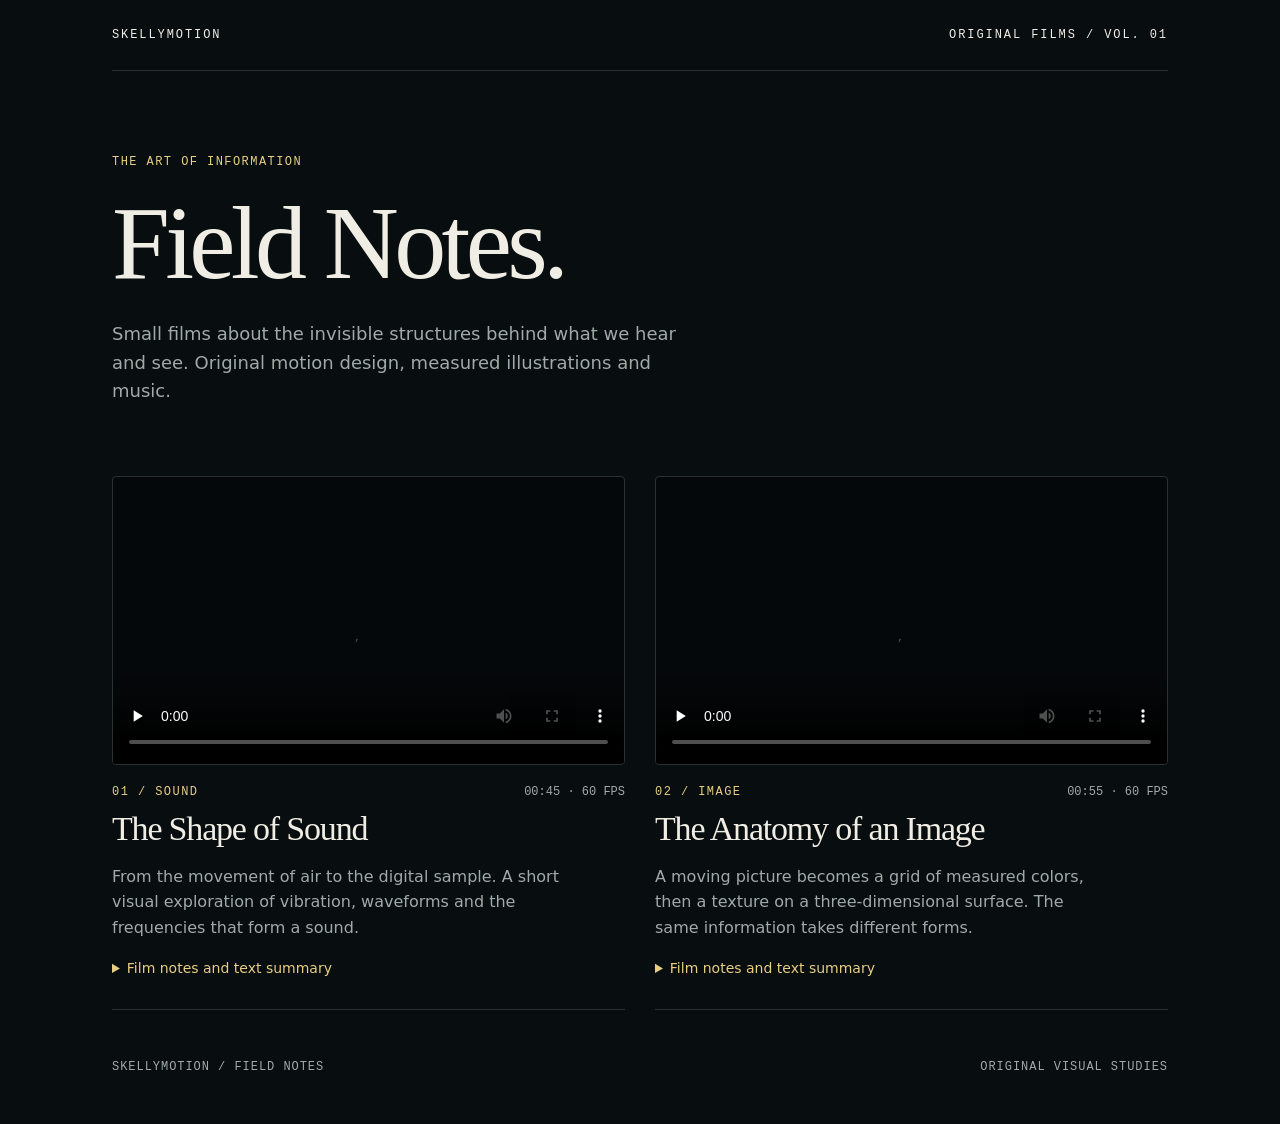
==== field-notes/index.html @ 84054eeb "Add Field Notes screening source, release manifest and guarded package staging" ====
<!doctype html>
<html lang="en"><head><meta charset="utf-8"><meta name="viewport" content="width=device-width,initial-scale=1"><meta name="color-scheme" content="dark"><meta name="description" content="Field Notes — original short films exploring the art of information, by SkellyMotion."><title>Field Notes — SkellyMotion</title><style>
:root{--ink:#f0ede4;--muted:#a0aaa6;--gold:#e8cd83;--line:#29322f;--bg:#080d10}*{box-sizing:border-box}body{margin:0;background:var(--bg);color:var(--ink);font:16px/1.6 system-ui,sans-serif}a{color:var(--gold)}.wrap{max-width:1120px;margin:auto;padding:0 32px}header{display:flex;justify-content:space-between;align-items:center;gap:20px;border-bottom:1px solid var(--line);padding:28px 0;font:12px ui-monospace,monospace;letter-spacing:.16em}header a{text-decoration:none;color:var(--ink)}.intro{padding:76px 0 52px;max-width:780px}.eyebrow,.number{color:var(--gold);font:12px ui-monospace,monospace;letter-spacing:.12em}.intro h1{font:clamp(56px,9vw,104px)/1.03 Georgia,serif;font-weight:400;letter-spacing:-.045em;margin:16px 0 24px}.intro p{max-width:570px;color:var(--muted);font-size:18px}.films{display:grid;grid-template-columns:repeat(2,minmax(0,1fr));gap:30px}article{min-width:0;padding-bottom:30px;border-bottom:1px solid var(--line)}video{width:100%;aspect-ratio:16/9;display:block;background:#05080a;border:1px solid var(--line);border-radius:4px}video:focus-visible,a:focus-visible,summary:focus-visible{outline:2px solid var(--gold);outline-offset:4px}.meta{display:flex;justify-content:space-between;align-items:center;color:var(--muted);font:12px ui-monospace,monospace;margin:20px 0 10px}h2{font:34px/1.15 Georgia,serif;letter-spacing:-.035em;font-weight:400;margin:0 0 14px}article p{color:var(--muted);max-width:44ch}details{color:var(--muted);font-size:14px}summary{cursor:pointer;color:var(--gold)}footer{padding:50px 0;display:flex;justify-content:space-between;gap:20px;color:var(--muted);font:12px ui-monospace,monospace;letter-spacing:.08em}@media(max-width:700px){.wrap{padding:0 20px}.intro{padding:48px 0 32px}.films{grid-template-columns:1fr;gap:40px}header{font-size:10px}h2{font-size:30px}footer{flex-wrap:wrap}}
</style></head><body><div class="wrap"><header><a href="#top">SKELLYMOTION</a><span>ORIGINAL FILMS / VOL. 01</span></header><main id="top"><section class="intro" aria-labelledby="page-title"><span class="eyebrow">THE ART OF INFORMATION</span><h1 id="page-title">Field Notes.</h1><p>Small films about the invisible structures behind what we hear and see. Original motion design, measured illustrations and music.</p></section><section class="films" aria-label="Films"><article><video controls playsinline preload="none" poster="media/the-shape-of-sound.jpg" aria-label="Play The Shape of Sound"><source src="media/the-shape-of-sound.mp4" type="video/mp4">Your browser does not support video.</video><div class="meta"><span class="number">01 / SOUND</span><span>00:45 · 60 FPS</span></div><h2>The Shape of Sound</h2><p>From the movement of air to the digital sample. A short visual exploration of vibration, waveforms and the frequencies that form a sound.</p><details><summary>Film notes and text summary</summary><p>Air particles vibrate around their resting positions. Pressure over time forms a waveform. A measured synthetic signal contains components at 440, 880 and 1320 Hz with normalized magnitudes 1, 0.5 and 0.25. A digital recording stores measurements at discrete moments. Music-led, without narration.</p></details></article><article><video controls playsinline preload="none" poster="media/the-anatomy-of-an-image.jpg" aria-label="Play The Anatomy of an Image"><source src="media/the-anatomy-of-an-image.mp4" type="video/mp4">Your browser does not support video.</video><div class="meta"><span class="number">02 / IMAGE</span><span>00:55 · 60 FPS</span></div><h2>The Anatomy of an Image</h2><p>A moving picture becomes a grid of measured colors, then a texture on a three-dimensional surface. The same information takes different forms.</p><details><summary>Film notes and text summary</summary><p>Moving pictures are sequences of frames. The genuine example capture contains 1440 × 900 pixels. A computed report measures its dimensions and RGB values. Averaged source colors become a texture, which wraps around changing geometry. Music-led, without narration.</p></details></article></section></main><footer><span>SKELLYMOTION / FIELD NOTES</span><span>ORIGINAL VISUAL STUDIES</span></footer></div><script>const videos=[...document.querySelectorAll('video')];for(const v of videos)v.addEventListener('play',()=>videos.filter(x=>x!==v).forEach(x=>x.pause()));</script></body></html>
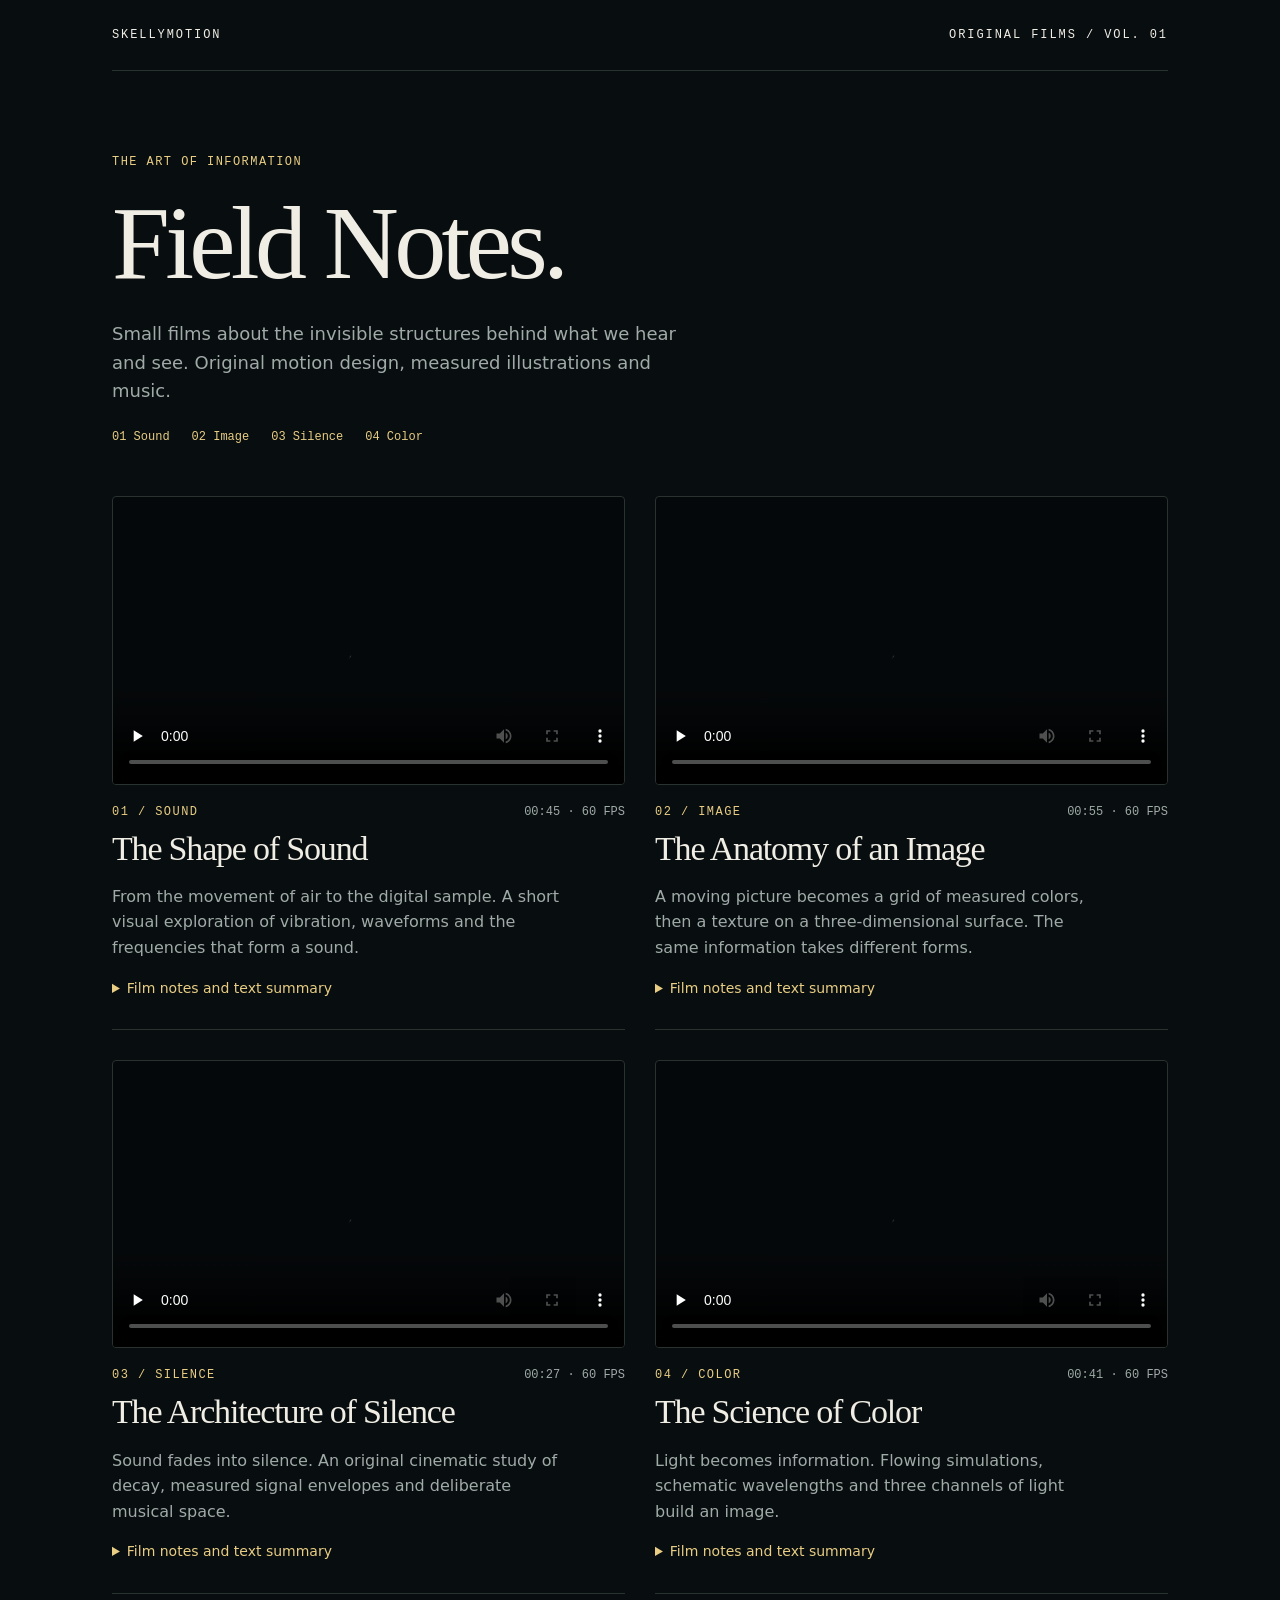
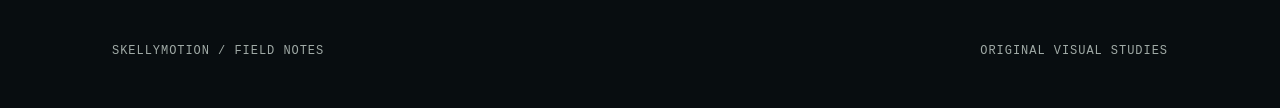
==== commit c3244f14: "Publish four-film screening source and stage isolated Windows candidate verification" ====
--- a/field-notes/index.html
+++ b/field-notes/index.html
@@ -1,4 +1,4 @@
 <!doctype html>
 <html lang="en"><head><meta charset="utf-8"><meta name="viewport" content="width=device-width,initial-scale=1"><meta name="color-scheme" content="dark"><meta name="description" content="Field Notes — original short films exploring the art of information, by SkellyMotion."><title>Field Notes — SkellyMotion</title><style>
-:root{--ink:#f0ede4;--muted:#a0aaa6;--gold:#e8cd83;--line:#29322f;--bg:#080d10}*{box-sizing:border-box}body{margin:0;background:var(--bg);color:var(--ink);font:16px/1.6 system-ui,sans-serif}a{color:var(--gold)}.wrap{max-width:1120px;margin:auto;padding:0 32px}header{display:flex;justify-content:space-between;align-items:center;gap:20px;border-bottom:1px solid var(--line);padding:28px 0;font:12px ui-monospace,monospace;letter-spacing:.16em}header a{text-decoration:none;color:var(--ink)}.intro{padding:76px 0 52px;max-width:780px}.eyebrow,.number{color:var(--gold);font:12px ui-monospace,monospace;letter-spacing:.12em}.intro h1{font:clamp(56px,9vw,104px)/1.03 Georgia,serif;font-weight:400;letter-spacing:-.045em;margin:16px 0 24px}.intro p{max-width:570px;color:var(--muted);font-size:18px}.films{display:grid;grid-template-columns:repeat(2,minmax(0,1fr));gap:30px}article{min-width:0;padding-bottom:30px;border-bottom:1px solid var(--line)}video{width:100%;aspect-ratio:16/9;display:block;background:#05080a;border:1px solid var(--line);border-radius:4px}video:focus-visible,a:focus-visible,summary:focus-visible{outline:2px solid var(--gold);outline-offset:4px}.meta{display:flex;justify-content:space-between;align-items:center;color:var(--muted);font:12px ui-monospace,monospace;margin:20px 0 10px}h2{font:34px/1.15 Georgia,serif;letter-spacing:-.035em;font-weight:400;margin:0 0 14px}article p{color:var(--muted);max-width:44ch}details{color:var(--muted);font-size:14px}summary{cursor:pointer;color:var(--gold)}footer{padding:50px 0;display:flex;justify-content:space-between;gap:20px;color:var(--muted);font:12px ui-monospace,monospace;letter-spacing:.08em}@media(max-width:700px){.wrap{padding:0 20px}.intro{padding:48px 0 32px}.films{grid-template-columns:1fr;gap:40px}header{font-size:10px}h2{font-size:30px}footer{flex-wrap:wrap}}
-</style></head><body><div class="wrap"><header><a href="#top">SKELLYMOTION</a><span>ORIGINAL FILMS / VOL. 01</span></header><main id="top"><section class="intro" aria-labelledby="page-title"><span class="eyebrow">THE ART OF INFORMATION</span><h1 id="page-title">Field Notes.</h1><p>Small films about the invisible structures behind what we hear and see. Original motion design, measured illustrations and music.</p></section><section class="films" aria-label="Films"><article><video controls playsinline preload="none" poster="media/the-shape-of-sound.jpg" aria-label="Play The Shape of Sound"><source src="media/the-shape-of-sound.mp4" type="video/mp4">Your browser does not support video.</video><div class="meta"><span class="number">01 / SOUND</span><span>00:45 · 60 FPS</span></div><h2>The Shape of Sound</h2><p>From the movement of air to the digital sample. A short visual exploration of vibration, waveforms and the frequencies that form a sound.</p><details><summary>Film notes and text summary</summary><p>Air particles vibrate around their resting positions. Pressure over time forms a waveform. A measured synthetic signal contains components at 440, 880 and 1320 Hz with normalized magnitudes 1, 0.5 and 0.25. A digital recording stores measurements at discrete moments. Music-led, without narration.</p></details></article><article><video controls playsinline preload="none" poster="media/the-anatomy-of-an-image.jpg" aria-label="Play The Anatomy of an Image"><source src="media/the-anatomy-of-an-image.mp4" type="video/mp4">Your browser does not support video.</video><div class="meta"><span class="number">02 / IMAGE</span><span>00:55 · 60 FPS</span></div><h2>The Anatomy of an Image</h2><p>A moving picture becomes a grid of measured colors, then a texture on a three-dimensional surface. The same information takes different forms.</p><details><summary>Film notes and text summary</summary><p>Moving pictures are sequences of frames. The genuine example capture contains 1440 × 900 pixels. A computed report measures its dimensions and RGB values. Averaged source colors become a texture, which wraps around changing geometry. Music-led, without narration.</p></details></article></section></main><footer><span>SKELLYMOTION / FIELD NOTES</span><span>ORIGINAL VISUAL STUDIES</span></footer></div><script>const videos=[...document.querySelectorAll('video')];for(const v of videos)v.addEventListener('play',()=>videos.filter(x=>x!==v).forEach(x=>x.pause()));</script></body></html>
+:root{--ink:#f0ede4;--muted:#a0aaa6;--gold:#e8cd83;--line:#29322f;--bg:#080d10}*{box-sizing:border-box}body{margin:0;background:var(--bg);color:var(--ink);font:16px/1.6 system-ui,sans-serif}a{color:var(--gold)}.wrap{max-width:1120px;margin:auto;padding:0 32px}header{display:flex;justify-content:space-between;align-items:center;gap:20px;border-bottom:1px solid var(--line);padding:28px 0;font:12px ui-monospace,monospace;letter-spacing:.16em}header a{text-decoration:none;color:var(--ink)}.intro{padding:76px 0 52px;max-width:780px}.eyebrow,.number{color:var(--gold);font:12px ui-monospace,monospace;letter-spacing:.12em}.intro h1{font:clamp(56px,9vw,104px)/1.03 Georgia,serif;font-weight:400;letter-spacing:-.045em;margin:16px 0 24px}.intro p{max-width:570px;color:var(--muted);font-size:18px}.episodes{display:flex;flex-wrap:wrap;gap:10px 22px;margin-top:24px}.episodes a{text-decoration:none;font:12px ui-monospace,monospace;color:var(--gold)}.episodes a:hover{text-decoration:underline}article{scroll-margin-top:24px}.films{display:grid;grid-template-columns:repeat(2,minmax(0,1fr));gap:30px}article{min-width:0;padding-bottom:30px;border-bottom:1px solid var(--line)}video{width:100%;aspect-ratio:16/9;display:block;background:#05080a;border:1px solid var(--line);border-radius:4px}video:focus-visible,a:focus-visible,summary:focus-visible{outline:2px solid var(--gold);outline-offset:4px}.meta{display:flex;justify-content:space-between;align-items:center;color:var(--muted);font:12px ui-monospace,monospace;margin:20px 0 10px}h2{font:34px/1.15 Georgia,serif;letter-spacing:-.035em;font-weight:400;margin:0 0 14px}article p{color:var(--muted);max-width:44ch}details{color:var(--muted);font-size:14px}summary{cursor:pointer;color:var(--gold)}footer{padding:50px 0;display:flex;justify-content:space-between;gap:20px;color:var(--muted);font:12px ui-monospace,monospace;letter-spacing:.08em}@media(max-width:700px){.wrap{padding:0 20px}.intro{padding:48px 0 32px}.films{grid-template-columns:1fr;gap:40px}header{font-size:10px}h2{font-size:30px}footer{flex-wrap:wrap}}
+</style></head><body><div class="wrap"><header><a href="#top">SKELLYMOTION</a><span>ORIGINAL FILMS / VOL. 01</span></header><main id="top"><section class="intro" aria-labelledby="page-title"><span class="eyebrow">THE ART OF INFORMATION</span><h1 id="page-title">Field Notes.</h1><p>Small films about the invisible structures behind what we hear and see. Original motion design, measured illustrations and music.</p><nav class="episodes" aria-label="Jump to film"><a href="#sound">01 Sound</a><a href="#image">02 Image</a><a href="#silence">03 Silence</a><a href="#color">04 Color</a></nav></section><section class="films" aria-label="Films"><article id="sound"><video controls playsinline preload="none" poster="media/the-shape-of-sound.jpg" aria-label="Play The Shape of Sound"><source src="media/the-shape-of-sound.mp4" type="video/mp4">Your browser does not support video.</video><div class="meta"><span class="number">01 / SOUND</span><span>00:45 · 60 FPS</span></div><h2>The Shape of Sound</h2><p>From the movement of air to the digital sample. A short visual exploration of vibration, waveforms and the frequencies that form a sound.</p><details><summary>Film notes and text summary</summary><p>Air particles vibrate around their resting positions. Pressure over time forms a waveform. A measured synthetic signal contains components at 440, 880 and 1320 Hz with normalized magnitudes 1, 0.5 and 0.25. A digital recording stores measurements at discrete moments. Music-led, without narration.</p></details></article><article id="image"><video controls playsinline preload="none" poster="media/the-anatomy-of-an-image.jpg" aria-label="Play The Anatomy of an Image"><source src="media/the-anatomy-of-an-image.mp4" type="video/mp4">Your browser does not support video.</video><div class="meta"><span class="number">02 / IMAGE</span><span>00:55 · 60 FPS</span></div><h2>The Anatomy of an Image</h2><p>A moving picture becomes a grid of measured colors, then a texture on a three-dimensional surface. The same information takes different forms.</p><details><summary>Film notes and text summary</summary><p>Moving pictures are sequences of frames. The genuine example capture contains 1440 × 900 pixels. A computed report measures its dimensions and RGB values. Averaged source colors become a texture, which wraps around changing geometry. Music-led, without narration.</p></details></article><article id="silence"><video controls playsinline preload="none" poster="media/the-architecture-of-silence.jpg" aria-label="Play The Architecture of Silence"><source src="media/the-architecture-of-silence.mp4" type="video/mp4">Your browser does not support video.</video><div class="meta"><span class="number">03 / SILENCE</span><span>00:27 · 60 FPS</span></div><h2>The Architecture of Silence</h2><p>Sound fades into silence. An original cinematic study of decay, measured signal envelopes and deliberate musical space.</p><details><summary>Film notes and text summary</summary><p>A synthetic 440 Hz floating-point tone is measured in 50 ms RMS windows. Its designed decay is 60 dB per second. This is a synthetic example, not a measurement of a room. A real silent interval is present in the final soundtrack. In digital silence, every PCM sample is zero. Music-led, without narration.</p></details></article><article id="color"><video controls playsinline preload="none" poster="media/the-science-of-color.jpg" aria-label="Play The Science of Color"><source src="media/the-science-of-color.mp4" type="video/mp4">Your browser does not support video.</video><div class="meta"><span class="number">04 / COLOR</span><span>00:41 · 60 FPS</span></div><h2>The Science of Color</h2><p>Light becomes information. Flowing simulations, schematic wavelengths and three channels of light build an image.</p><details><summary>Film notes and text summary</summary><p>Three example wavelengths are 420, 550 and 680 nm. Their display colors are illustrative. In an ideal additive RGB model, full-intensity red, green and blue combine to white. The animated dye is a stylized numerical flow, not a physical optical experiment. Music-led, without narration.</p></details></article></section></main><footer><span>SKELLYMOTION / FIELD NOTES</span><span>ORIGINAL VISUAL STUDIES</span></footer></div><script>const videos=[...document.querySelectorAll('video')];for(const v of videos)v.addEventListener('play',()=>videos.filter(x=>x!==v).forEach(x=>x.pause()));</script></body></html>
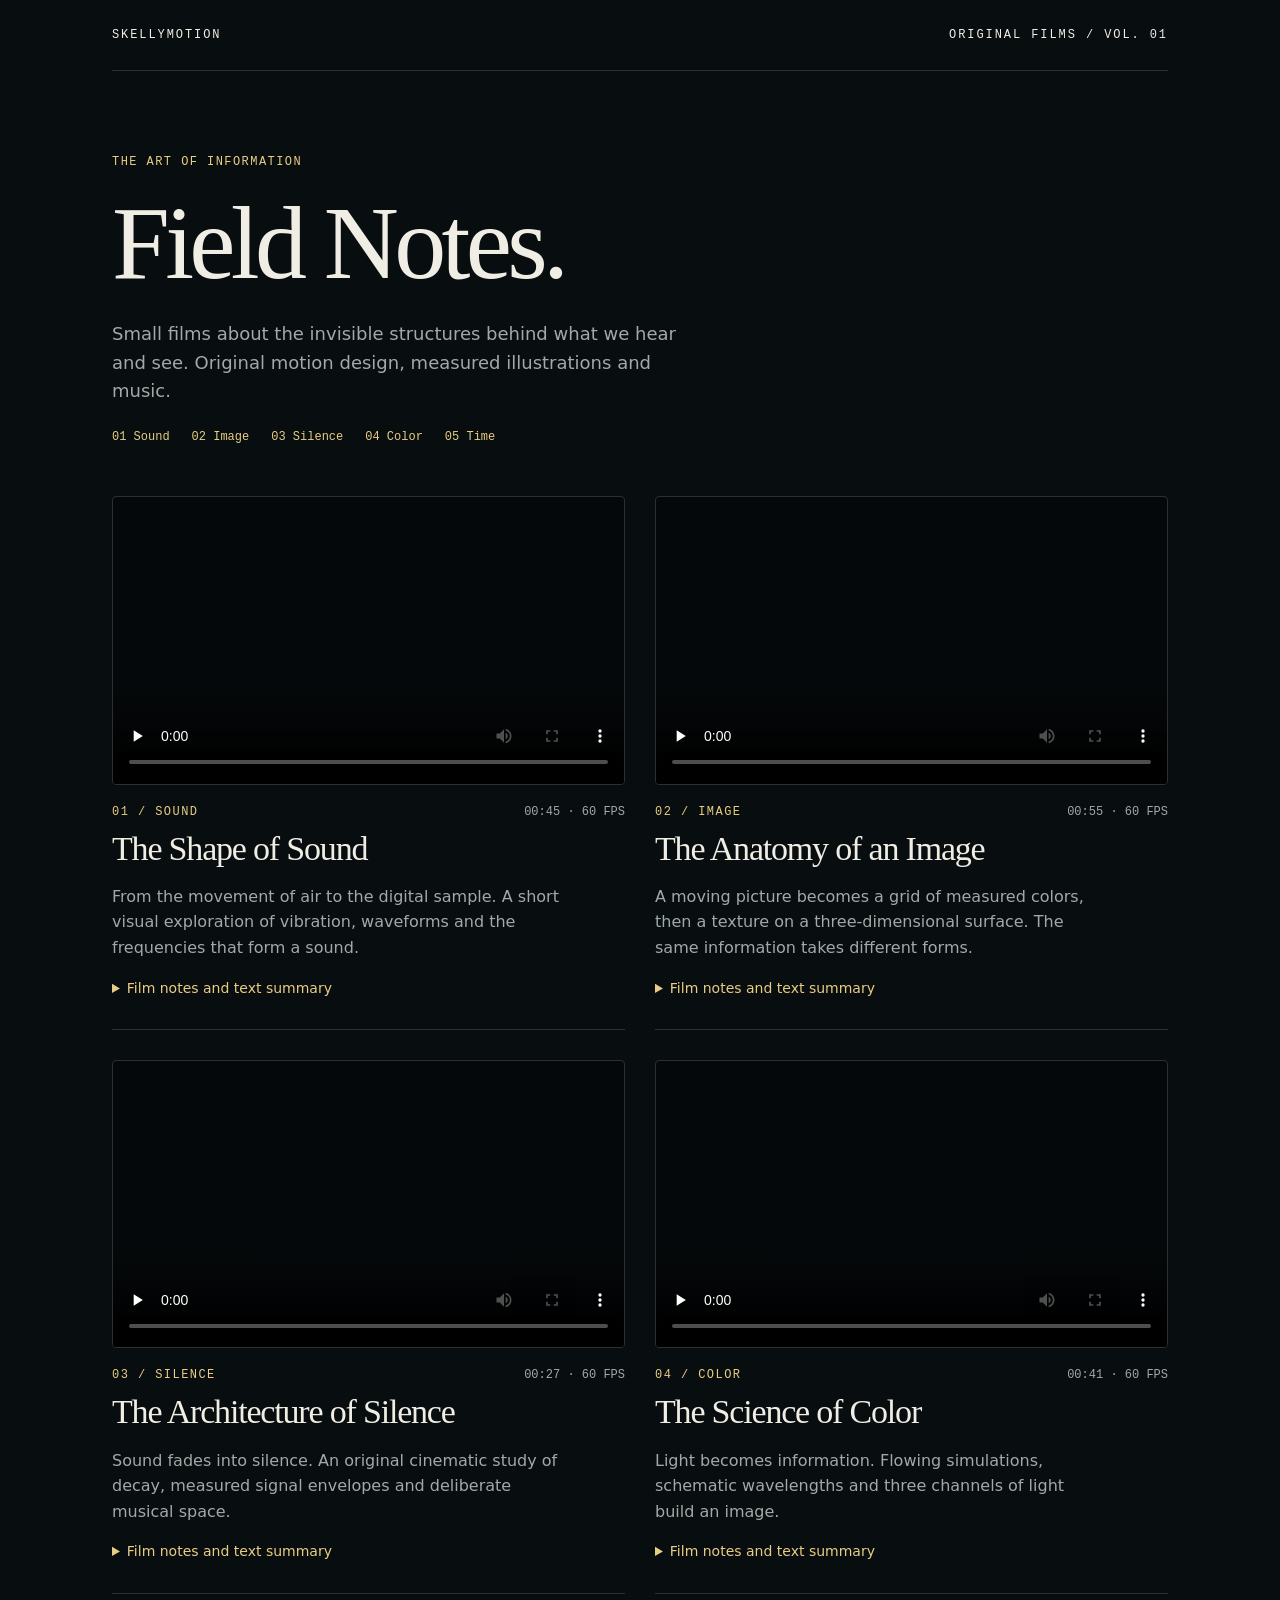
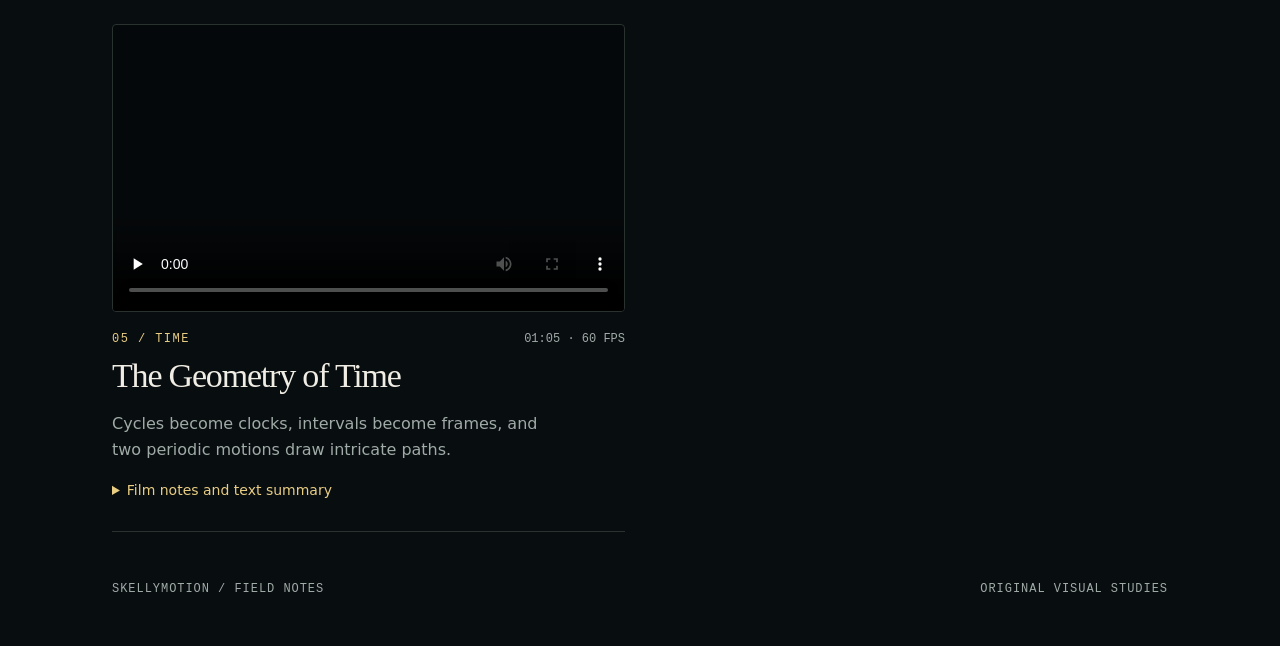
==== commit becf4448: "Add Geometry of Time to five-film screening website" ====
--- a/field-notes/index.html
+++ b/field-notes/index.html
@@ -1,4 +1,4 @@
 <!doctype html>
 <html lang="en"><head><meta charset="utf-8"><meta name="viewport" content="width=device-width,initial-scale=1"><meta name="color-scheme" content="dark"><meta name="description" content="Field Notes — original short films exploring the art of information, by SkellyMotion."><title>Field Notes — SkellyMotion</title><style>
 :root{--ink:#f0ede4;--muted:#a0aaa6;--gold:#e8cd83;--line:#29322f;--bg:#080d10}*{box-sizing:border-box}body{margin:0;background:var(--bg);color:var(--ink);font:16px/1.6 system-ui,sans-serif}a{color:var(--gold)}.wrap{max-width:1120px;margin:auto;padding:0 32px}header{display:flex;justify-content:space-between;align-items:center;gap:20px;border-bottom:1px solid var(--line);padding:28px 0;font:12px ui-monospace,monospace;letter-spacing:.16em}header a{text-decoration:none;color:var(--ink)}.intro{padding:76px 0 52px;max-width:780px}.eyebrow,.number{color:var(--gold);font:12px ui-monospace,monospace;letter-spacing:.12em}.intro h1{font:clamp(56px,9vw,104px)/1.03 Georgia,serif;font-weight:400;letter-spacing:-.045em;margin:16px 0 24px}.intro p{max-width:570px;color:var(--muted);font-size:18px}.episodes{display:flex;flex-wrap:wrap;gap:10px 22px;margin-top:24px}.episodes a{text-decoration:none;font:12px ui-monospace,monospace;color:var(--gold)}.episodes a:hover{text-decoration:underline}article{scroll-margin-top:24px}.films{display:grid;grid-template-columns:repeat(2,minmax(0,1fr));gap:30px}article{min-width:0;padding-bottom:30px;border-bottom:1px solid var(--line)}video{width:100%;aspect-ratio:16/9;display:block;background:#05080a;border:1px solid var(--line);border-radius:4px}video:focus-visible,a:focus-visible,summary:focus-visible{outline:2px solid var(--gold);outline-offset:4px}.meta{display:flex;justify-content:space-between;align-items:center;color:var(--muted);font:12px ui-monospace,monospace;margin:20px 0 10px}h2{font:34px/1.15 Georgia,serif;letter-spacing:-.035em;font-weight:400;margin:0 0 14px}article p{color:var(--muted);max-width:44ch}details{color:var(--muted);font-size:14px}summary{cursor:pointer;color:var(--gold)}footer{padding:50px 0;display:flex;justify-content:space-between;gap:20px;color:var(--muted);font:12px ui-monospace,monospace;letter-spacing:.08em}@media(max-width:700px){.wrap{padding:0 20px}.intro{padding:48px 0 32px}.films{grid-template-columns:1fr;gap:40px}header{font-size:10px}h2{font-size:30px}footer{flex-wrap:wrap}}
-</style></head><body><div class="wrap"><header><a href="#top">SKELLYMOTION</a><span>ORIGINAL FILMS / VOL. 01</span></header><main id="top"><section class="intro" aria-labelledby="page-title"><span class="eyebrow">THE ART OF INFORMATION</span><h1 id="page-title">Field Notes.</h1><p>Small films about the invisible structures behind what we hear and see. Original motion design, measured illustrations and music.</p><nav class="episodes" aria-label="Jump to film"><a href="#sound">01 Sound</a><a href="#image">02 Image</a><a href="#silence">03 Silence</a><a href="#color">04 Color</a></nav></section><section class="films" aria-label="Films"><article id="sound"><video controls playsinline preload="none" poster="media/the-shape-of-sound.jpg" aria-label="Play The Shape of Sound"><source src="media/the-shape-of-sound.mp4" type="video/mp4">Your browser does not support video.</video><div class="meta"><span class="number">01 / SOUND</span><span>00:45 · 60 FPS</span></div><h2>The Shape of Sound</h2><p>From the movement of air to the digital sample. A short visual exploration of vibration, waveforms and the frequencies that form a sound.</p><details><summary>Film notes and text summary</summary><p>Air particles vibrate around their resting positions. Pressure over time forms a waveform. A measured synthetic signal contains components at 440, 880 and 1320 Hz with normalized magnitudes 1, 0.5 and 0.25. A digital recording stores measurements at discrete moments. Music-led, without narration.</p></details></article><article id="image"><video controls playsinline preload="none" poster="media/the-anatomy-of-an-image.jpg" aria-label="Play The Anatomy of an Image"><source src="media/the-anatomy-of-an-image.mp4" type="video/mp4">Your browser does not support video.</video><div class="meta"><span class="number">02 / IMAGE</span><span>00:55 · 60 FPS</span></div><h2>The Anatomy of an Image</h2><p>A moving picture becomes a grid of measured colors, then a texture on a three-dimensional surface. The same information takes different forms.</p><details><summary>Film notes and text summary</summary><p>Moving pictures are sequences of frames. The genuine example capture contains 1440 × 900 pixels. A computed report measures its dimensions and RGB values. Averaged source colors become a texture, which wraps around changing geometry. Music-led, without narration.</p></details></article><article id="silence"><video controls playsinline preload="none" poster="media/the-architecture-of-silence.jpg" aria-label="Play The Architecture of Silence"><source src="media/the-architecture-of-silence.mp4" type="video/mp4">Your browser does not support video.</video><div class="meta"><span class="number">03 / SILENCE</span><span>00:27 · 60 FPS</span></div><h2>The Architecture of Silence</h2><p>Sound fades into silence. An original cinematic study of decay, measured signal envelopes and deliberate musical space.</p><details><summary>Film notes and text summary</summary><p>A synthetic 440 Hz floating-point tone is measured in 50 ms RMS windows. Its designed decay is 60 dB per second. This is a synthetic example, not a measurement of a room. A real silent interval is present in the final soundtrack. In digital silence, every PCM sample is zero. Music-led, without narration.</p></details></article><article id="color"><video controls playsinline preload="none" poster="media/the-science-of-color.jpg" aria-label="Play The Science of Color"><source src="media/the-science-of-color.mp4" type="video/mp4">Your browser does not support video.</video><div class="meta"><span class="number">04 / COLOR</span><span>00:41 · 60 FPS</span></div><h2>The Science of Color</h2><p>Light becomes information. Flowing simulations, schematic wavelengths and three channels of light build an image.</p><details><summary>Film notes and text summary</summary><p>Three example wavelengths are 420, 550 and 680 nm. Their display colors are illustrative. In an ideal additive RGB model, full-intensity red, green and blue combine to white. The animated dye is a stylized numerical flow, not a physical optical experiment. Music-led, without narration.</p></details></article></section></main><footer><span>SKELLYMOTION / FIELD NOTES</span><span>ORIGINAL VISUAL STUDIES</span></footer></div><script>const videos=[...document.querySelectorAll('video')];for(const v of videos)v.addEventListener('play',()=>videos.filter(x=>x!==v).forEach(x=>x.pause()));</script></body></html>
+</style></head><body><div class="wrap"><header><a href="#top">SKELLYMOTION</a><span>ORIGINAL FILMS / VOL. 01</span></header><main id="top"><section class="intro" aria-labelledby="page-title"><span class="eyebrow">THE ART OF INFORMATION</span><h1 id="page-title">Field Notes.</h1><p>Small films about the invisible structures behind what we hear and see. Original motion design, measured illustrations and music.</p><nav class="episodes" aria-label="Jump to film"><a href="#sound">01 Sound</a><a href="#image">02 Image</a><a href="#silence">03 Silence</a><a href="#color">04 Color</a><a href="#time">05 Time</a></nav></section><section class="films" aria-label="Films"><article id="sound"><video controls playsinline preload="none" poster="media/the-shape-of-sound.jpg" aria-label="Play The Shape of Sound"><source src="media/the-shape-of-sound.mp4" type="video/mp4">Your browser does not support video.</video><div class="meta"><span class="number">01 / SOUND</span><span>00:45 · 60 FPS</span></div><h2>The Shape of Sound</h2><p>From the movement of air to the digital sample. A short visual exploration of vibration, waveforms and the frequencies that form a sound.</p><details><summary>Film notes and text summary</summary><p>Air particles vibrate around their resting positions. Pressure over time forms a waveform. A measured synthetic signal contains components at 440, 880 and 1320 Hz with normalized magnitudes 1, 0.5 and 0.25. A digital recording stores measurements at discrete moments. Music-led, without narration.</p></details></article><article id="image"><video controls playsinline preload="none" poster="media/the-anatomy-of-an-image.jpg" aria-label="Play The Anatomy of an Image"><source src="media/the-anatomy-of-an-image.mp4" type="video/mp4">Your browser does not support video.</video><div class="meta"><span class="number">02 / IMAGE</span><span>00:55 · 60 FPS</span></div><h2>The Anatomy of an Image</h2><p>A moving picture becomes a grid of measured colors, then a texture on a three-dimensional surface. The same information takes different forms.</p><details><summary>Film notes and text summary</summary><p>Moving pictures are sequences of frames. The genuine example capture contains 1440 × 900 pixels. A computed report measures its dimensions and RGB values. Averaged source colors become a texture, which wraps around changing geometry. Music-led, without narration.</p></details></article><article id="silence"><video controls playsinline preload="none" poster="media/the-architecture-of-silence.jpg" aria-label="Play The Architecture of Silence"><source src="media/the-architecture-of-silence.mp4" type="video/mp4">Your browser does not support video.</video><div class="meta"><span class="number">03 / SILENCE</span><span>00:27 · 60 FPS</span></div><h2>The Architecture of Silence</h2><p>Sound fades into silence. An original cinematic study of decay, measured signal envelopes and deliberate musical space.</p><details><summary>Film notes and text summary</summary><p>A synthetic 440 Hz floating-point tone is measured in 50 ms RMS windows. Its designed decay is 60 dB per second. This is a synthetic example, not a measurement of a room. A real silent interval is present in the final soundtrack. In digital silence, every PCM sample is zero. Music-led, without narration.</p></details></article><article id="color"><video controls playsinline preload="none" poster="media/the-science-of-color.jpg" aria-label="Play The Science of Color"><source src="media/the-science-of-color.mp4" type="video/mp4">Your browser does not support video.</video><div class="meta"><span class="number">04 / COLOR</span><span>00:41 · 60 FPS</span></div><h2>The Science of Color</h2><p>Light becomes information. Flowing simulations, schematic wavelengths and three channels of light build an image.</p><details><summary>Film notes and text summary</summary><p>Three example wavelengths are 420, 550 and 680 nm. Their display colors are illustrative. In an ideal additive RGB model, full-intensity red, green and blue combine to white. The animated dye is a stylized numerical flow, not a physical optical experiment. Music-led, without narration.</p></details></article><article id="time"><video controls playsinline preload="none" poster="media/the-geometry-of-time.jpg" aria-label="Play The Geometry of Time"><source src="media/the-geometry-of-time.mp4" type="video/mp4">Your browser does not support video.</video><div class="meta"><span class="number">05 / TIME</span><span>01:05 · 60 FPS</span></div><h2>The Geometry of Time</h2><p>Cycles become clocks, intervals become frames, and two periodic motions draw intricate paths.</p><details><summary>Film notes and text summary</summary><p>Periodic motion can define a cycle. A 24 FPS and 60 FPS sequence sample the same interval at different cadences. Two sinusoidal motions in a 2:3 frequency ratio produce a Lissajous curve. The glass and metal scenes use analytical ray tracing. Music-led, without narration.</p></details></article></section></main><footer><span>SKELLYMOTION / FIELD NOTES</span><span>ORIGINAL VISUAL STUDIES</span></footer></div><script>const videos=[...document.querySelectorAll('video')];for(const v of videos)v.addEventListener('play',()=>videos.filter(x=>x!==v).forEach(x=>x.pause()));</script></body></html>
